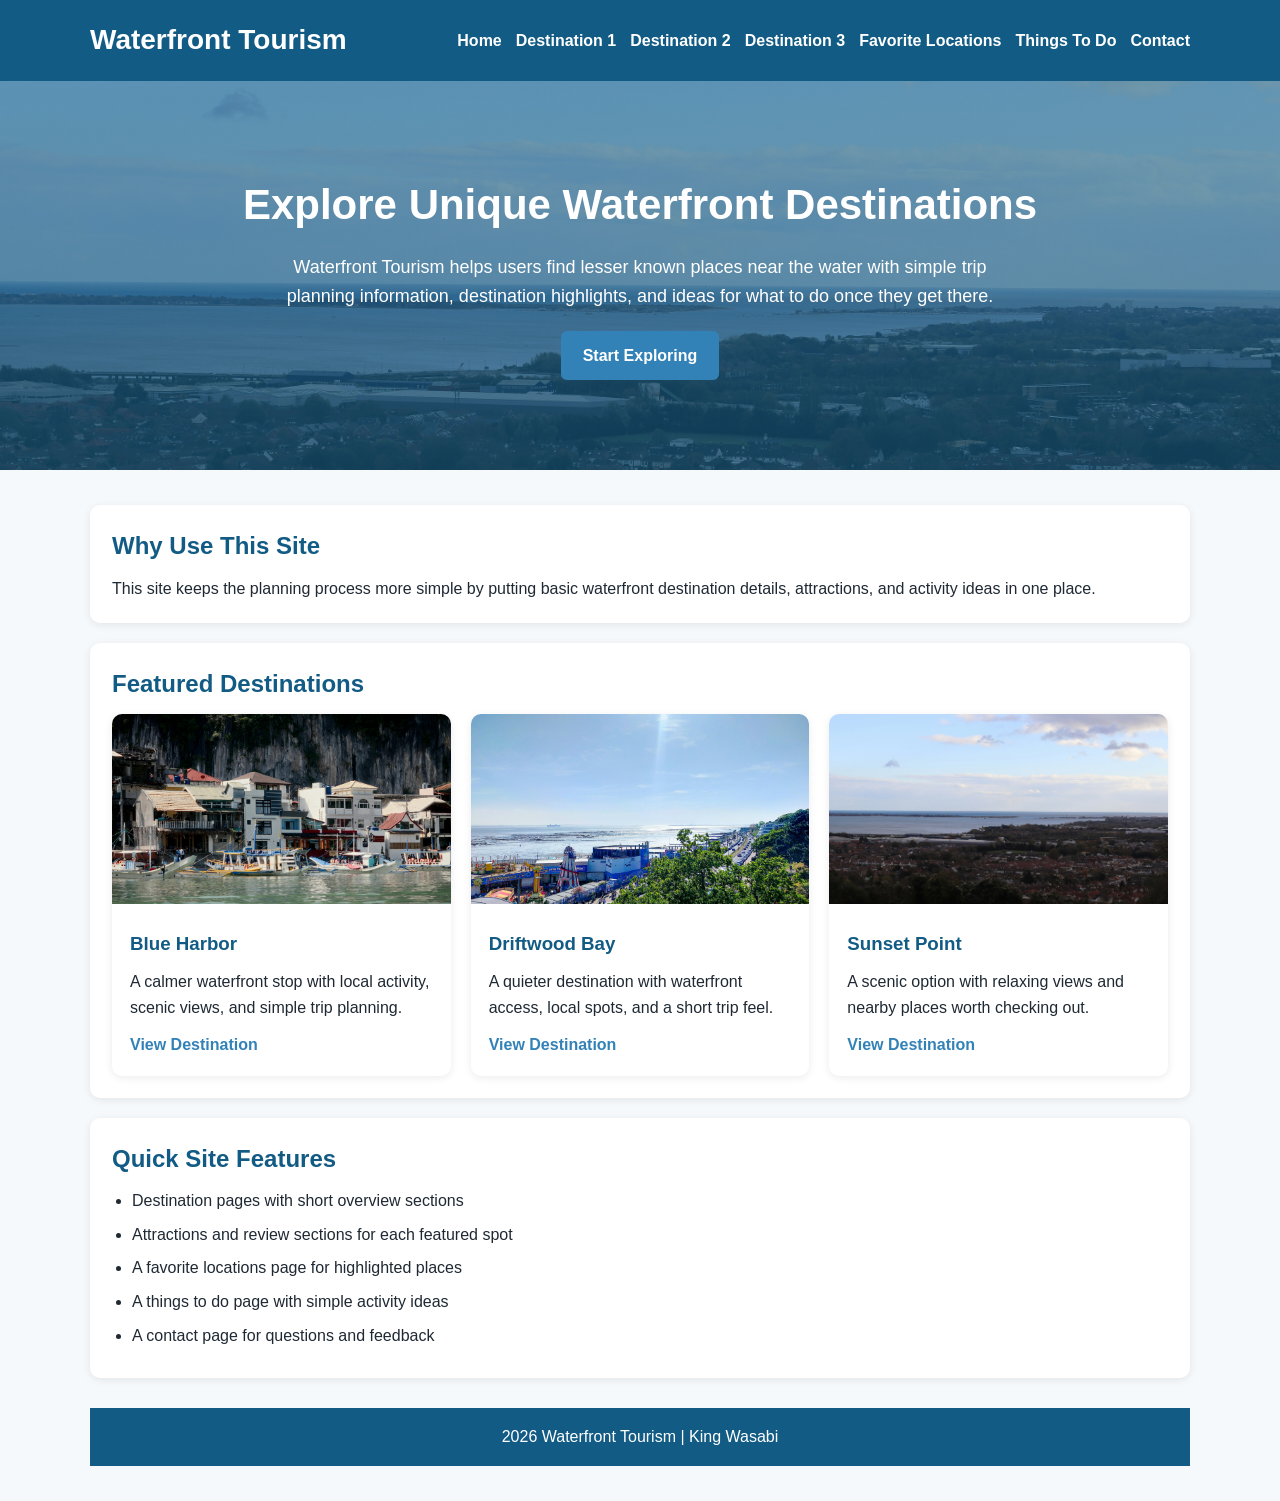
==== index.html @ eba8cf20 "Add Quentin site template to work off of" ====
<!DOCTYPE html>
<html lang="en">
<head>
    <meta charset="UTF-8">
    <meta name="viewport" content="width=device-width, initial-scale=1.0">
    <title>Waterfront Tourism | Home</title>
    <link rel="stylesheet" href="css/styles.css">
</head>
<body>
    <header>
        <div class="container navbar">
            <div class="logo">Waterfront Tourism</div>
            <ul class="nav-links">
                <li><a href="index.html">Home</a></li>
                <li><a href="pages/destination1.html">Destination 1</a></li>
                <li><a href="pages/destination2.html">Destination 2</a></li>
                <li><a href="pages/destination3.html">Destination 3</a></li>
                <li><a href="pages/favorites.html">Favorite Locations</a></li>
                <li><a href="pages/things-to-do.html">Things To Do</a></li>
                <li><a href="pages/contact.html">Contact</a></li>
            </ul>
        </div>
    </header>

<section class="hero">
    <h1>Explore Unique Waterfront Destinations</h1>
    <p>
        Waterfront Tourism helps users find lesser known places near the water with simple trip
        planning information, destination highlights, and ideas for what to do once they get there.
    </p>
    <a href="pages/destination1.html" class="hero-button">Start Exploring</a>
</section>

<main class="container">
    <section class="section-box">
        <h2>Why Use This Site</h2>
        <p>
            This site keeps the planning process more simple by putting basic waterfront destination
            details, attractions, and activity ideas in one place.
        </p>
    </section>

    <section class="section-box">
        <h2>Featured Destinations</h2>
        <div class="card-grid">
            <div class="card">
                <img src="images/pexels-yogendras31.jpg" alt="Blue Harbor waterfront view">
                <div class="card-content">
                    <h3>Blue Harbor</h3>
                    <p>A calmer waterfront stop with local activity, scenic views, and simple trip planning.</p>
                    <a href="pages/destination1.html">View Destination</a>
                </div>
            </div>

            <div class="card">
                <img src="images/ryan-day.jpg" alt="Driftwood Bay waterfront view">
                <div class="card-content">
                    <h3>Driftwood Bay</h3>
                    <p>A quieter destination with waterfront access, local spots, and a short trip feel.</p>
                    <a href="pages/destination2.html">View Destination</a>
                </div>
            </div>

            <div class="card">
                <img src="images/tanya-barrow.jpg" alt="Sunset Point waterfront view">
                <div class="card-content">
                    <h3>Sunset Point</h3>
                    <p>A scenic option with relaxing views and nearby places worth checking out.</p>
                    <a href="pages/destination3.html">View Destination</a>
                </div>
            </div>
        </div>
    </section>

    <section class="section-box">
    <h2>Quick Site Features</h2>
    <ul class="info-list">
        <li>Destination pages with short overview sections</li>
        <li>Attractions and review sections for each featured spot</li>
        <li>A favorite locations page for highlighted places</li>
        <li>A things to do page with simple activity ideas</li>
        <li>A contact page for questions and feedback</li>
    </ul>
</section>

    <footer>
        <p>2026 Waterfront Tourism | King Wasabi</p>
    </footer>

    <script src="javascript/script.js"></script>
</body>
</html>
---- css/styles.css ----
* {
    box-sizing: border-box;
    margin: 0;
    padding: 0;
    font-family: Arial, sans-serif;
}

body {
    background-color: #f5f9fc;
    color: #1f2933;
    line-height: 1.6;
}

header {
    background-color: #125b84;
    color: white;
    padding: 18px 0;
}

.container {
    width: 90%;
    max-width: 1100px;
    margin: 0 auto;
}

.navbar {
    display: flex;
    justify-content: space-between;
    align-items: center;
    gap: 20px;
    flex-wrap: wrap;
}

.logo {
    font-size: 28px;
    font-weight: bold;
}

.nav-links {
    list-style: none;
    display: flex;
    gap: 14px;
    flex-wrap: wrap;
}

.nav-links a {
    color: white;
    text-decoration: none;
    font-weight: bold;
}

.nav-links a:hover {
    text-decoration: underline;
}

.banner {
    background-color: #dceef8;
    text-align: center;
    padding: 40px 20px;
}

.banner h1 {
    color: #125b84;
    margin-bottom: 10px;
}

main {
    padding: 35px 0;
}

.section-box {
    background-color: white;
    padding: 22px;
    margin-bottom: 20px;
    border-radius: 10px;
    box-shadow: 0 2px 8px rgba(0, 0, 0, 0.08);
}

.section-box h2 {
    color: #125b84;
    margin-bottom: 10px;
}

form input,
form textarea,
form button {
    width: 100%;
    padding: 10px;
    margin-top: 6px;
    margin-bottom: 14px;
    border: 1px solid #b9c6cf;
    border-radius: 6px;
}

form button {
    background-color: #3282b8;
    color: white;
    border: none;
    cursor: pointer;
    font-weight: bold;
}

form button:hover {
    background-color: #26678f;
}

footer {
    background-color: #125b84;
    color: white;
    text-align: center;
    padding: 16px 10px;
    margin-top: 30px;
}

.hero {
    background-image: linear-gradient(rgba(18, 91, 132, 0.6), rgba(18, 91, 132, 0.6)),
        url("../images/tanya-barrow.jpg");
    background-size: cover;
    background-position: center;
    color: white;
    text-align: center;
    padding: 90px 20px;
}

.hero h1 {
    font-size: 42px;
    margin-bottom: 15px;
}

.hero p {
    max-width: 750px;
    margin: 0 auto 20px;
    font-size: 18px;
}

.hero-button {
    display: inline-block;
    background-color: #3282b8;
    color: white;
    text-decoration: none;
    padding: 12px 22px;
    border-radius: 6px;
    font-weight: bold;
}

.hero-button:hover {
    background-color: #26678f;
}

.card-grid {
    display: grid;
    grid-template-columns: repeat(auto-fit, minmax(250px, 1fr));
    gap: 20px;
}

.card {
    background-color: white;
    border-radius: 10px;
    overflow: hidden;
    box-shadow: 0 2px 8px rgba(0, 0, 0, 0.08);
}

.card img {
    width: 100%;
    height: 190px;
    object-fit: cover;
}

.card-content {
    padding: 18px;
}

.card-content h3 {
    color: #125b84;
    margin-bottom: 10px;
}

.card-content p {
    margin-bottom: 12px;
}

.card-content a {
    color: #3282b8;
    text-decoration: none;
    font-weight: bold;
}

.card-content a:hover {
    text-decoration: underline;
}

.info-list {
    padding-left: 20px;
    margin-top: 10px;
}

.info-list li {
    margin-bottom: 8px;
}

.page-image {
    width: 100%;
    max-width: 700px;
    display: block;
    margin: 20px auto;
    border-radius: 10px;
}
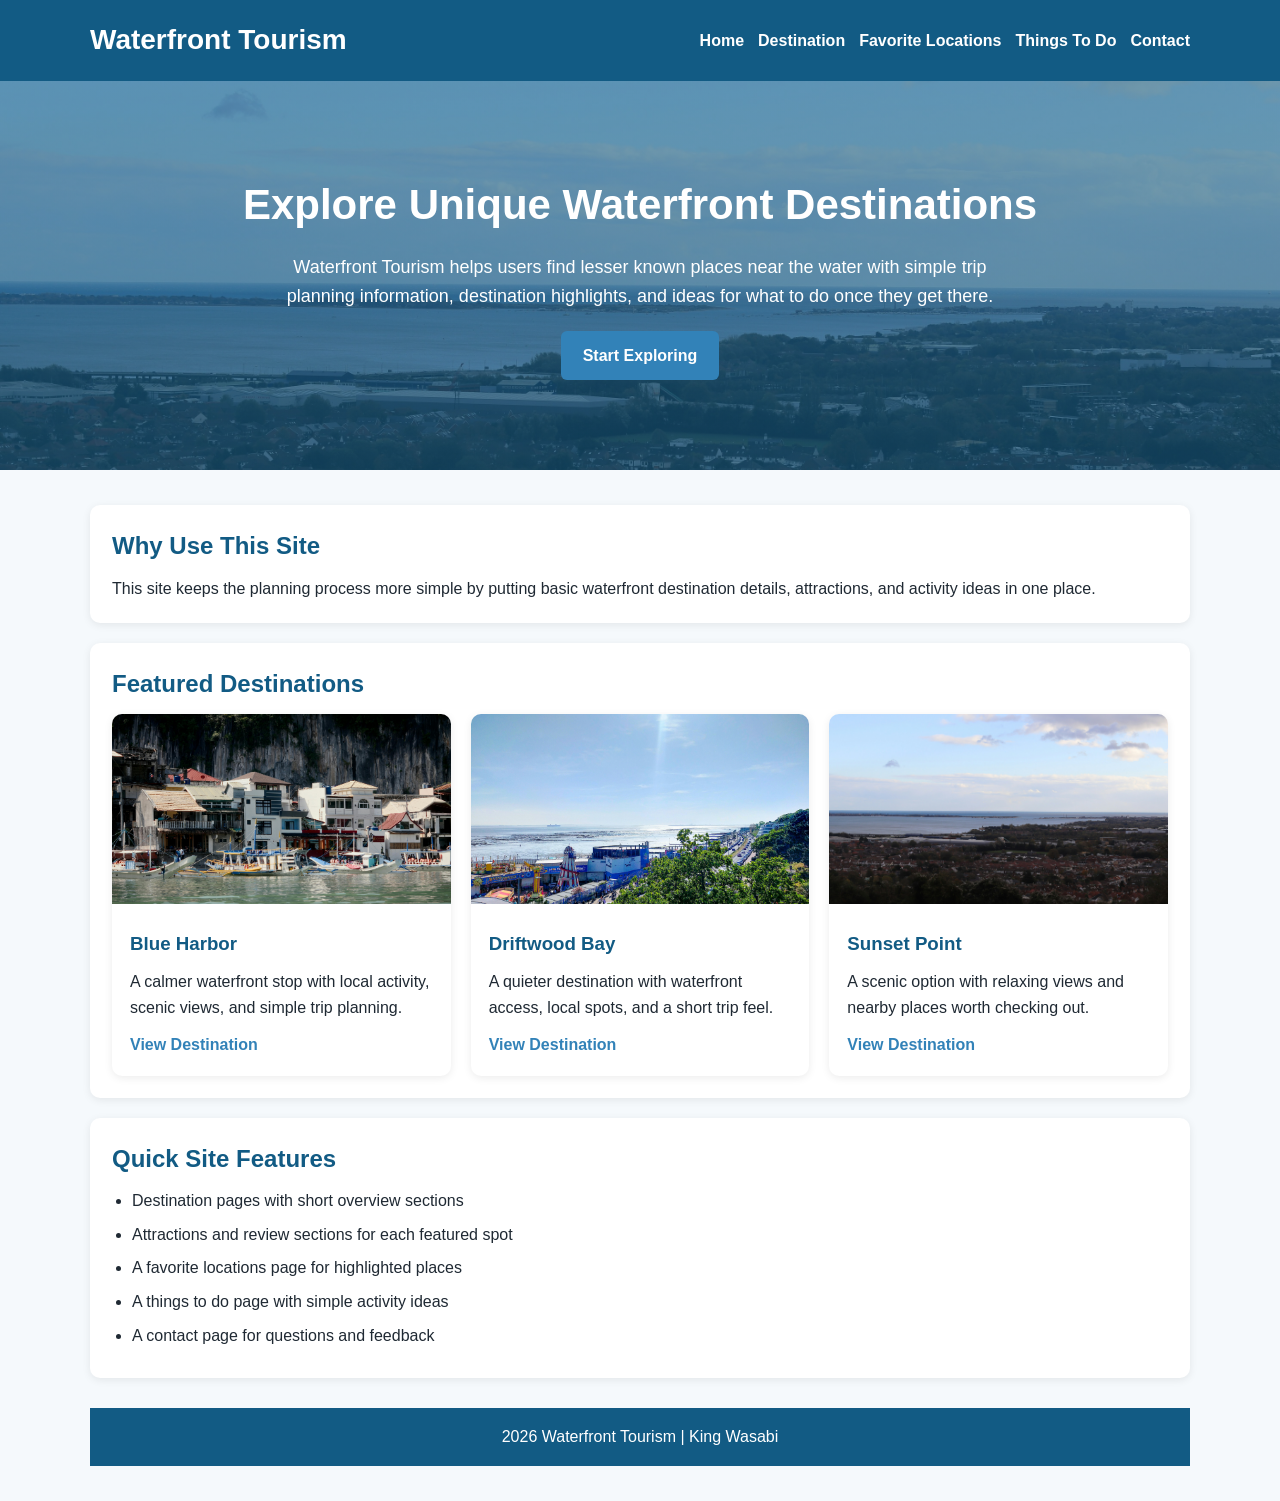
==== commit f9fb7f82: "Updated the index and CSS. Added the destinations page layout and Javascript" ====
--- a/index.html
+++ b/index.html
@@ -12,9 +12,7 @@
             <div class="logo">Waterfront Tourism</div>
             <ul class="nav-links">
                 <li><a href="index.html">Home</a></li>
-                <li><a href="pages/destination1.html">Destination 1</a></li>
-                <li><a href="pages/destination2.html">Destination 2</a></li>
-                <li><a href="pages/destination3.html">Destination 3</a></li>
+                <li><a href="pages/destinations.html">Destination</a></li>
                 <li><a href="pages/favorites.html">Favorite Locations</a></li>
                 <li><a href="pages/things-to-do.html">Things To Do</a></li>
                 <li><a href="pages/contact.html">Contact</a></li>
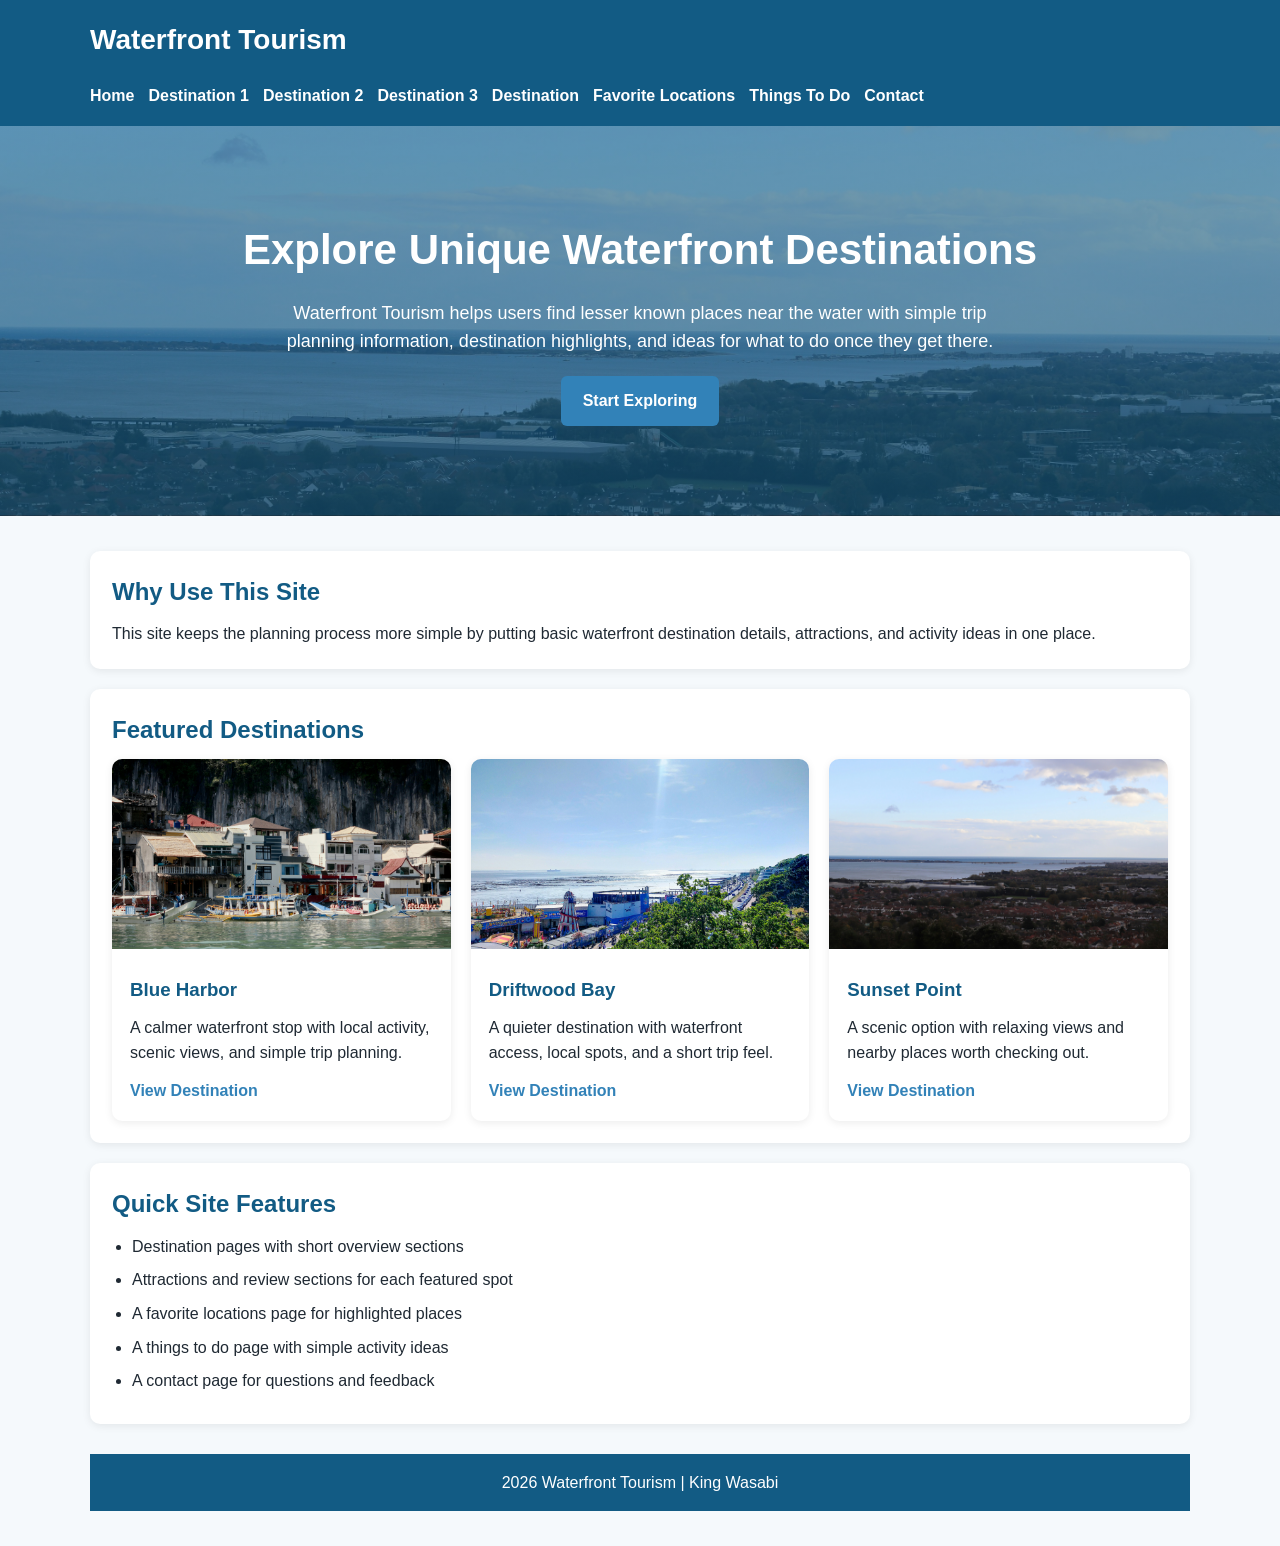
==== commit dc37228a: "Merge branch 'main' into quentin-template" ====
--- a/index.html
+++ b/index.html
@@ -12,6 +12,9 @@
             <div class="logo">Waterfront Tourism</div>
             <ul class="nav-links">
                 <li><a href="index.html">Home</a></li>
+                <li><a href="pages/destination1.html">Destination 1</a></li>
+                <li><a href="pages/destination2.html">Destination 2</a></li>
+                <li><a href="pages/destination3.html">Destination 3</a></li>
                 <li><a href="pages/destinations.html">Destination</a></li>
                 <li><a href="pages/favorites.html">Favorite Locations</a></li>
                 <li><a href="pages/things-to-do.html">Things To Do</a></li>
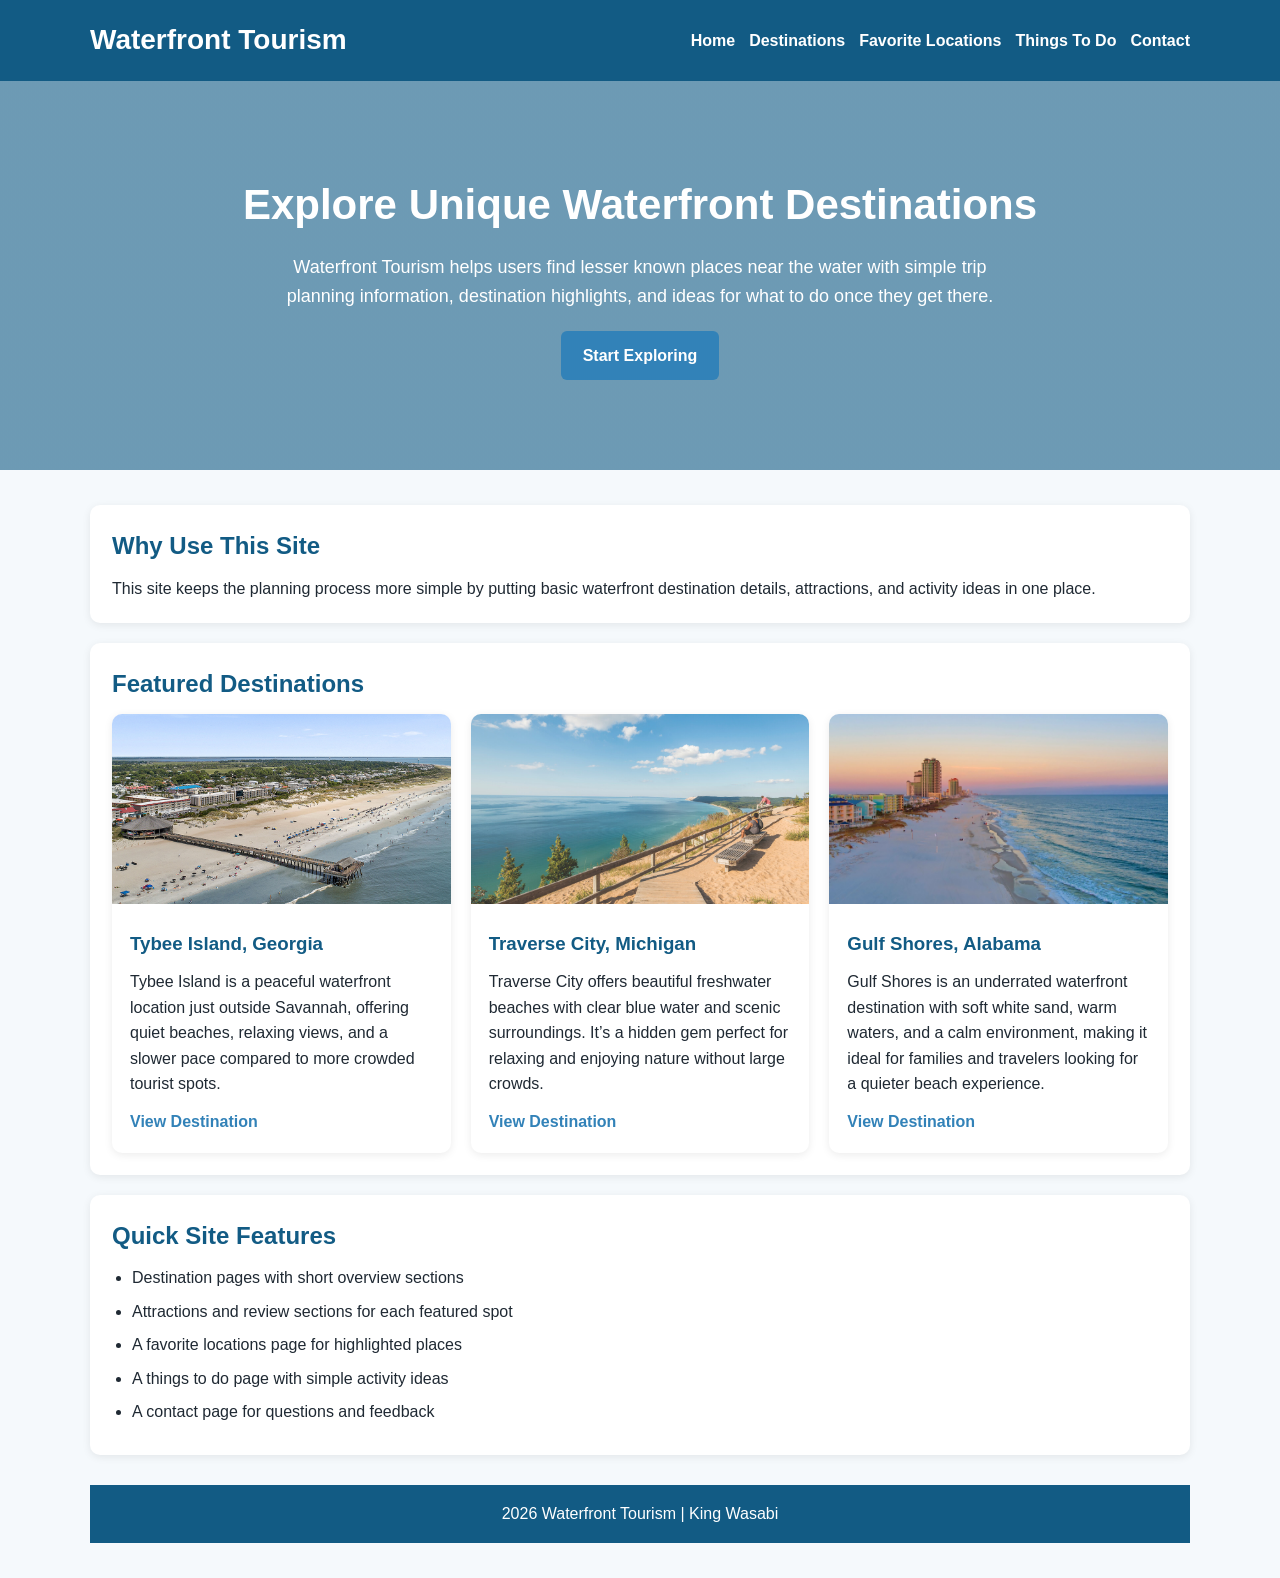
==== commit 8e0dfe49: "Redo the Nav links" ====
--- a/index.html
+++ b/index.html
@@ -10,16 +10,15 @@
     <header>
         <div class="container navbar">
             <div class="logo">Waterfront Tourism</div>
-            <ul class="nav-links">
-                <li><a href="index.html">Home</a></li>
-                <li><a href="pages/destination1.html">Destination 1</a></li>
-                <li><a href="pages/destination2.html">Destination 2</a></li>
-                <li><a href="pages/destination3.html">Destination 3</a></li>
-                <li><a href="pages/destinations.html">Destination</a></li>
-                <li><a href="pages/favorites.html">Favorite Locations</a></li>
-                <li><a href="pages/things-to-do.html">Things To Do</a></li>
-                <li><a href="pages/contact.html">Contact</a></li>
-            </ul>
+            <nav>
+                <ul class="nav-links">
+                    <li><a href="index.html">Home</a></li>
+                    <li><a href="pages/destinations.html">Destinations</a></li>
+                    <li><a href="pages/favorites.html">Favorite Locations</a></li>
+                    <li><a href="pages/things-to-do.html">Things To Do</a></li>
+                    <li><a href="pages/contact.html">Contact</a></li>
+                </ul>
+            </nav>
         </div>
     </header>
 
@@ -29,7 +28,7 @@
         Waterfront Tourism helps users find lesser known places near the water with simple trip
         planning information, destination highlights, and ideas for what to do once they get there.
     </p>
-    <a href="pages/destination1.html" class="hero-button">Start Exploring</a>
+    <a href="pages/destinations.html" class="hero-button">Start Exploring</a>
 </section>
 
 <main class="container">
@@ -45,28 +44,28 @@
         <h2>Featured Destinations</h2>
         <div class="card-grid">
             <div class="card">
-                <img src="images/pexels-yogendras31.jpg" alt="Blue Harbor waterfront view">
+                <img src="images/TybeeIsland.jpg" alt="Tybee Island">
                 <div class="card-content">
-                    <h3>Blue Harbor</h3>
-                    <p>A calmer waterfront stop with local activity, scenic views, and simple trip planning.</p>
+                    <h3>Tybee Island, Georgia</h3>
+                    <p>Tybee Island is a peaceful waterfront location just outside Savannah, offering quiet beaches, relaxing views, and a slower pace compared to more crowded tourist spots.</p>
                     <a href="pages/destination1.html">View Destination</a>
                 </div>
             </div>
 
             <div class="card">
-                <img src="images/ryan-day.jpg" alt="Driftwood Bay waterfront view">
+                <img src="images/TraverseCity.jpeg" alt="Traverse City">
                 <div class="card-content">
-                    <h3>Driftwood Bay</h3>
-                    <p>A quieter destination with waterfront access, local spots, and a short trip feel.</p>
+                    <h3>Traverse City, Michigan</h3>
+                    <p>Traverse City offers beautiful freshwater beaches with clear blue water and scenic surroundings. It’s a hidden gem perfect for relaxing and enjoying nature without large crowds.</p>
                     <a href="pages/destination2.html">View Destination</a>
                 </div>
             </div>
 
             <div class="card">
-                <img src="images/tanya-barrow.jpg" alt="Sunset Point waterfront view">
+                <img src="images/GulfShores.jpg" alt="Sunset Point waterfront view">
                 <div class="card-content">
-                    <h3>Sunset Point</h3>
-                    <p>A scenic option with relaxing views and nearby places worth checking out.</p>
+                    <h3>Gulf Shores, Alabama</h3>
+                    <p>Gulf Shores is an underrated waterfront destination with soft white sand, warm waters, and a calm environment, making it ideal for families and travelers looking for a quieter beach experience.</p>
                     <a href="pages/destination3.html">View Destination</a>
                 </div>
             </div>
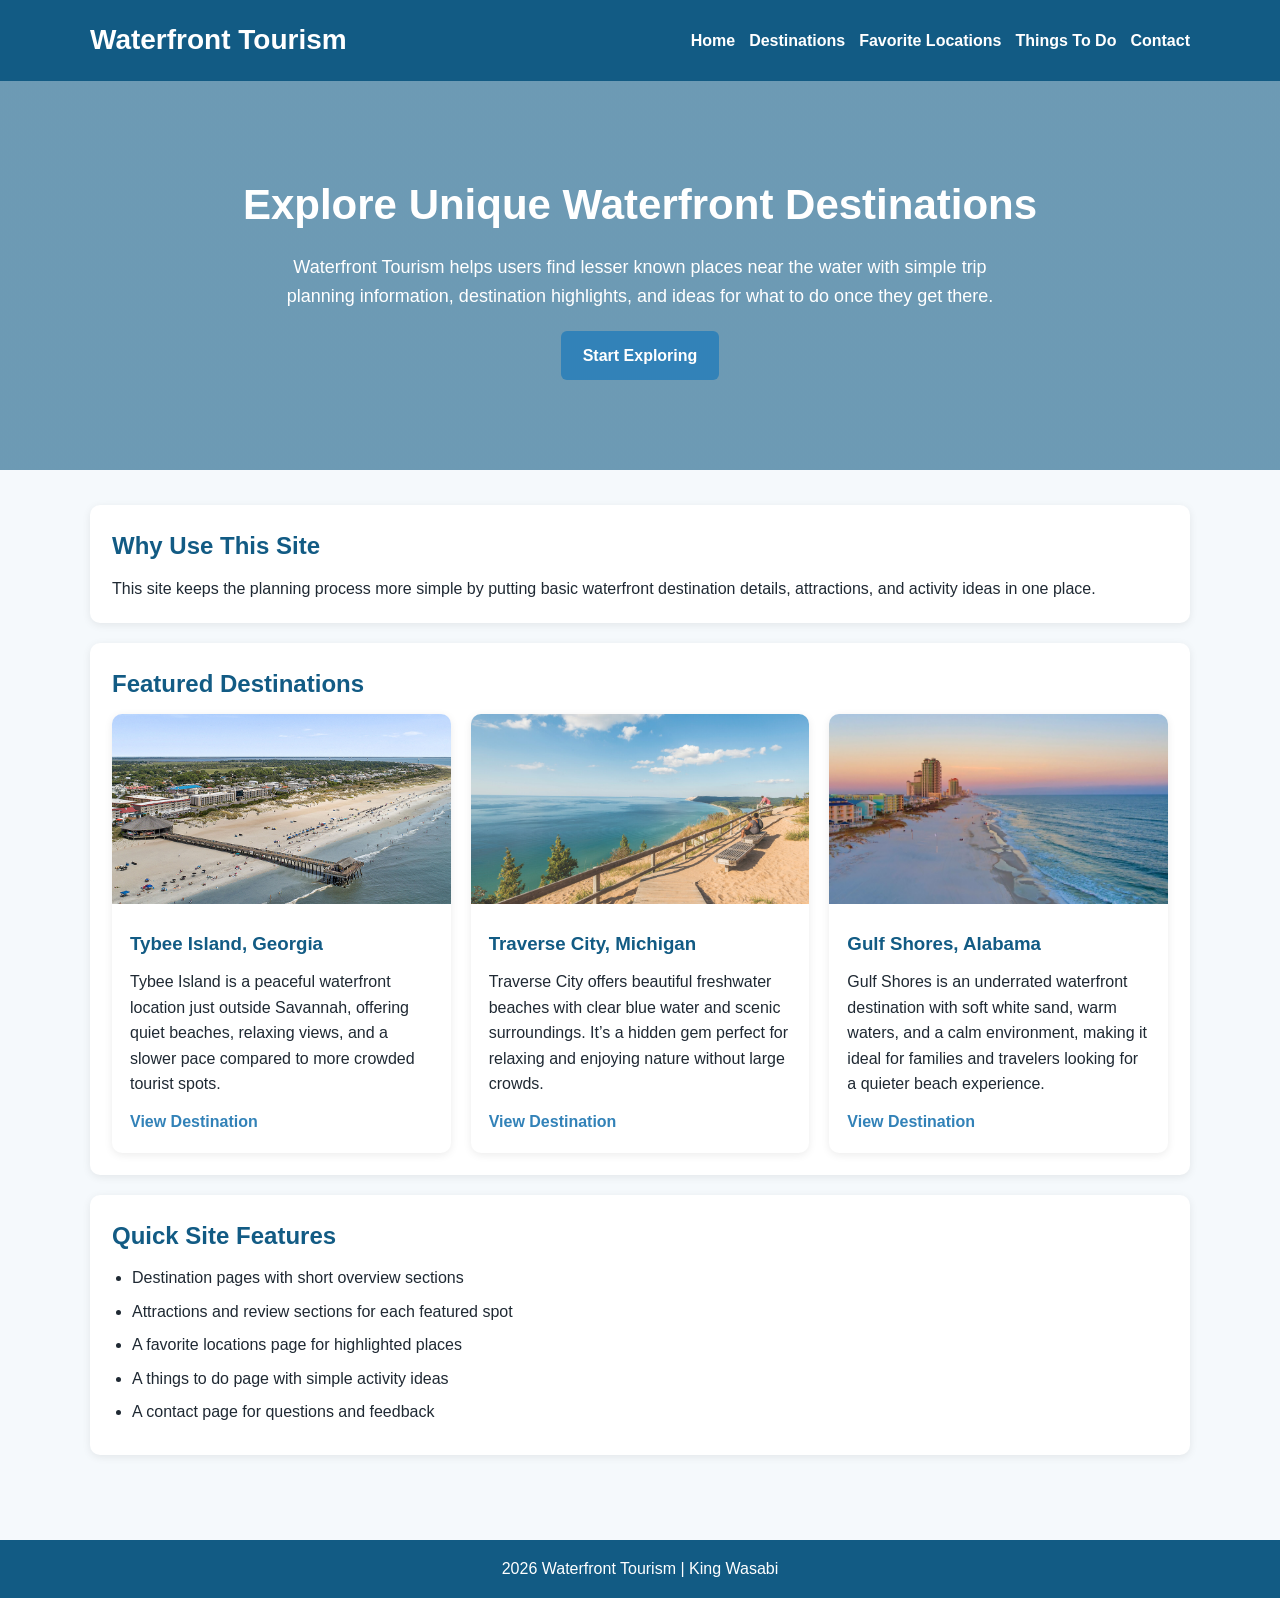
==== commit 82bdee22: "improve accessibility" ====
--- a/index.html
+++ b/index.html
@@ -6,11 +6,13 @@
     <title>Waterfront Tourism | Home</title>
     <link rel="stylesheet" href="css/styles.css">
 </head>
+
 <body>
     <header>
         <div class="container navbar">
             <div class="logo">Waterfront Tourism</div>
-            <nav>
+
+            <nav aria-label="Main navigation">
                 <ul class="nav-links">
                     <li><a href="index.html">Home</a></li>
                     <li><a href="pages/destinations.html">Destinations</a></li>
@@ -22,66 +24,80 @@
         </div>
     </header>
 
-<section class="hero">
-    <h1>Explore Unique Waterfront Destinations</h1>
-    <p>
-        Waterfront Tourism helps users find lesser known places near the water with simple trip
-        planning information, destination highlights, and ideas for what to do once they get there.
-    </p>
-    <a href="pages/destinations.html" class="hero-button">Start Exploring</a>
-</section>
-
-<main class="container">
-    <section class="section-box">
-        <h2>Why Use This Site</h2>
+    <section class="hero">
+        <h1>Explore Unique Waterfront Destinations</h1>
         <p>
-            This site keeps the planning process more simple by putting basic waterfront destination
-            details, attractions, and activity ideas in one place.
+            Waterfront Tourism helps users find lesser known places near the water with simple trip
+            planning information, destination highlights, and ideas for what to do once they get there.
         </p>
+        <a href="pages/destinations.html" class="hero-button">Start Exploring</a>
     </section>
 
-    <section class="section-box">
-        <h2>Featured Destinations</h2>
-        <div class="card-grid">
-            <div class="card">
-                <img src="images/TybeeIsland.jpg" alt="Tybee Island">
-                <div class="card-content">
-                    <h3>Tybee Island, Georgia</h3>
-                    <p>Tybee Island is a peaceful waterfront location just outside Savannah, offering quiet beaches, relaxing views, and a slower pace compared to more crowded tourist spots.</p>
-                    <a href="pages/destination1.html">View Destination</a>
+    <main class="container">
+        <section class="section-box">
+            <h2>Why Use This Site</h2>
+            <p>
+                This site keeps the planning process more simple by putting basic waterfront destination
+                details, attractions, and activity ideas in one place.
+            </p>
+        </section>
+
+        <section class="section-box">
+            <h2>Featured Destinations</h2>
+
+            <div class="card-grid">
+                <div class="card">
+                    <img src="images/TybeeIsland.jpg" alt="Tybee Island beach waterfront view">
+                    <div class="card-content">
+                        <h3>Tybee Island, Georgia</h3>
+                        <p>
+                            Tybee Island is a peaceful waterfront location just outside Savannah,
+                            offering quiet beaches, relaxing views, and a slower pace compared to
+                            more crowded tourist spots.
+                        </p>
+                        <a href="pages/destination1.html">View Destination</a>
+                    </div>
+                </div>
+
+                <div class="card">
+                    <img src="images/TraverseCity.jpeg" alt="Traverse City freshwater waterfront view">
+                    <div class="card-content">
+                        <h3>Traverse City, Michigan</h3>
+                        <p>
+                            Traverse City offers beautiful freshwater beaches with clear blue water
+                            and scenic surroundings. It’s a hidden gem perfect for relaxing and
+                            enjoying nature without large crowds.
+                        </p>
+                        <a href="pages/destination2.html">View Destination</a>
+                    </div>
+                </div>
+
+                <div class="card">
+                    <img src="images/GulfShores.jpg" alt="Gulf Shores Alabama beach waterfront view">
+                    <div class="card-content">
+                        <h3>Gulf Shores, Alabama</h3>
+                        <p>
+                            Gulf Shores is an underrated waterfront destination with soft white sand,
+                            warm waters, and a calm environment, making it ideal for families and
+                            travelers looking for a quieter beach experience.
+                        </p>
+                        <a href="pages/destination3.html">View Destination</a>
+                    </div>
                 </div>
             </div>
+        </section>
 
-            <div class="card">
-                <img src="images/TraverseCity.jpeg" alt="Traverse City">
-                <div class="card-content">
-                    <h3>Traverse City, Michigan</h3>
-                    <p>Traverse City offers beautiful freshwater beaches with clear blue water and scenic surroundings. It’s a hidden gem perfect for relaxing and enjoying nature without large crowds.</p>
-                    <a href="pages/destination2.html">View Destination</a>
-                </div>
-            </div>
-
-            <div class="card">
-                <img src="images/GulfShores.jpg" alt="Sunset Point waterfront view">
-                <div class="card-content">
-                    <h3>Gulf Shores, Alabama</h3>
-                    <p>Gulf Shores is an underrated waterfront destination with soft white sand, warm waters, and a calm environment, making it ideal for families and travelers looking for a quieter beach experience.</p>
-                    <a href="pages/destination3.html">View Destination</a>
-                </div>
-            </div>
-        </div>
-    </section>
-
-    <section class="section-box">
-    <h2>Quick Site Features</h2>
-    <ul class="info-list">
-        <li>Destination pages with short overview sections</li>
-        <li>Attractions and review sections for each featured spot</li>
-        <li>A favorite locations page for highlighted places</li>
-        <li>A things to do page with simple activity ideas</li>
-        <li>A contact page for questions and feedback</li>
-    </ul>
-</section>
+        <section class="section-box">
+            <h2>Quick Site Features</h2>
+            <ul class="info-list">
+                <li>Destination pages with short overview sections</li>
+                <li>Attractions and review sections for each featured spot</li>
+                <li>A favorite locations page for highlighted places</li>
+                <li>A things to do page with simple activity ideas</li>
+                <li>A contact page for questions and feedback</li>
+            </ul>
+        </section>
+    </main>
 
     <footer>
         <p>2026 Waterfront Tourism | King Wasabi</p>
@@ -89,4 +105,4 @@
 
     <script src="javascript/script.js"></script>
 </body>
-</html>+</html>
